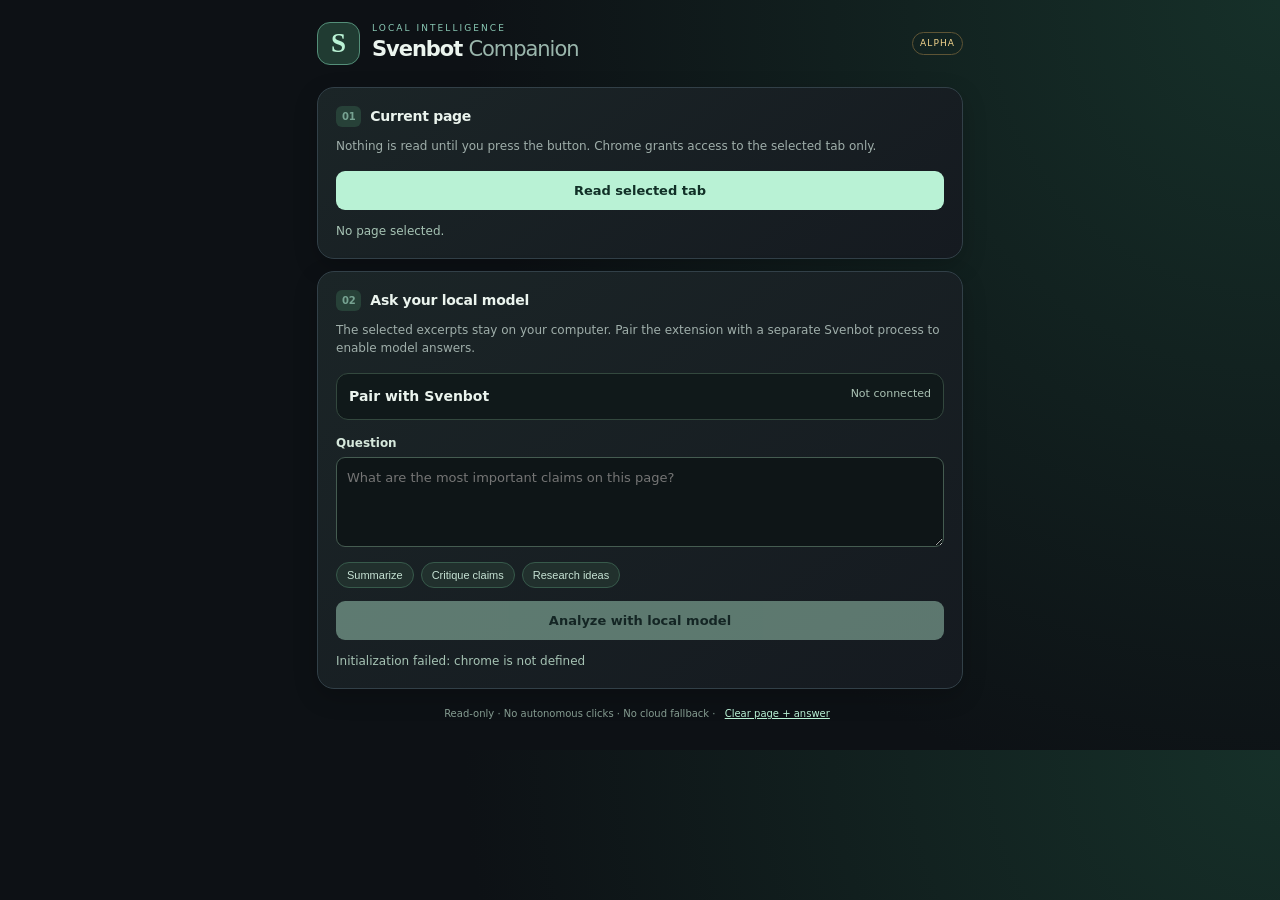
==== extension/companion/panel.html @ 8d21fbf3 "feat: Chrome Companion alpha with active-tab analysis and secure localhost pairing" ====
<!doctype html>
<html lang="en">
<head>
  <meta charset="utf-8">
  <meta name="viewport" content="width=device-width, initial-scale=1">
  <title>Svenbot Companion</title>
  <link rel="stylesheet" href="panel.css">
  <script src="reader.js" defer></script>
  <script src="panel.js" defer></script>
</head>
<body>
  <main>
    <header class="topline">
      <div class="mark" aria-hidden="true">S</div>
      <div>
        <div class="eyebrow">LOCAL INTELLIGENCE</div>
        <h1>Svenbot <span>Companion</span></h1>
      </div>
      <span class="alpha">ALPHA</span>
    </header>
    <section class="card intro" aria-label="Page reader">
      <div class="section-title"><span>01</span> Current page</div>
      <p>Nothing is read until you press the button. Chrome grants access to the selected tab only.</p>
      <button id="capture" class="primary">Read selected tab</button>
      <div id="page-status" class="status" role="status" aria-live="polite">No page selected.</div>
      <div id="page-preview" class="preview" hidden></div>
    </section>
    <section class="card analysis" aria-label="Local model analysis">
      <div class="section-title"><span>02</span> Ask your local model</div>
      <p>The selected excerpts stay on your computer. Pair the extension with a separate Svenbot process to enable model answers.</p>
      <details id="pairing">
        <summary>Pair with Svenbot <span id="pair-label">Not connected</span></summary>
        <label for="extid">This extension's ID</label>
        <div class="copyline"><code id="extid"></code><button id="copy-id" class="subtle" type="button">Copy</button></div>
        <p class="tiny">In a terminal, run:</p>
        <code class="command">svenbot bridge --extension-id YOUR_EXTENSION_ID --backend ollama --model YOUR_INSTALLED_MODEL</code>
        <label for="token">Paste the session token printed in that terminal</label>
        <input id="token" type="password" autocomplete="off" spellcheck="false" placeholder="Session-only token" aria-describedby="token-help">
        <div id="token-help" class="tiny">Token is kept in extension session storage only, never on a website.</div>
        <button id="connect" class="secondary" type="button">Connect to local Svenbot</button>
      </details>
      <form id="ask-form">
        <label for="question">Question</label>
        <textarea id="question" rows="3" maxlength="1000" placeholder="What are the most important claims on this page?"></textarea>
        <div class="examples">
          <button class="chip" type="button" data-question="Summarize the important findings, citing the supplied excerpts.">Summarize</button>
          <button class="chip" type="button" data-question="Identify unsupported claims and important caveats in the supplied excerpts.">Critique claims</button>
          <button class="chip" type="button" data-question="Extract the key ideas and suggest follow-up research questions.">Research ideas</button>
        </div>
        <button id="ask" type="submit" class="primary" disabled>Analyze with local model</button>
      </form>
      <div id="analysis-status" class="status" aria-live="polite"></div>
      <article id="answer-card" class="answer" hidden>
        <div class="answer-head"><strong>Analysis</strong><span id="backend" class="backend"></span></div>
        <pre id="answer"></pre>
        <button id="copy-answer" type="button" class="subtle">Copy answer</button>
      </article>
      <div id="sources" class="sources" hidden>
        <div class="section-title">Source excerpts <span class="note">Exact page text, not verified support</span></div>
        <div id="source-items"></div>
      </div>
    </section>
    <footer>Read-only · No autonomous clicks · No cloud fallback · <button id="clear" class="link" type="button">Clear page + answer</button></footer>
  </main>
</body>
</html>
---- extension/companion/panel.css ----
:root{color-scheme:dark;--bg:#0d1115;--card:#181e23;--border:#324048;--text:#ebf4ee;--muted:#9faeaa;--mint:#b9f2d5;--mint-dark:#102821;--amber:#f2d48d;font:14px/1.5 system-ui,-apple-system,Segoe UI,sans-serif}
*{box-sizing:border-box}body{margin:0;background:radial-gradient(circle at top right,#163029 0,#0d1115 55%);color:var(--text)}main{max-width:680px;margin:auto;padding:22px 17px 24px}
.topline{display:flex;align-items:center;gap:12px;margin:0 0 22px}.mark{width:43px;height:43px;display:grid;place-items:center;border:1px solid #548f79;border-radius:13px;color:var(--mint);font:bold 27px Georgia,serif;background:#203b32}.eyebrow{font-size:9px;letter-spacing:.23em;color:#8bcbb6}.topline h1{font-size:21px;letter-spacing:-.05em;margin:-2px 0 0}.topline h1 span{font-weight:400;color:#9ab6ac}.alpha{margin-left:auto;color:var(--amber);border:1px solid #5e5435;border-radius:999px;font-size:9px;letter-spacing:.12em;padding:4px 7px}
.card{border:1px solid var(--border);border-radius:17px;background:linear-gradient(145deg,#1b2527,#151a20);padding:18px;margin-bottom:12px;box-shadow:0 8px 24px #0003}.section-title{font-weight:700;font-size:14px;letter-spacing:-.02em;display:flex;align-items:center;gap:9px}.section-title>span:first-child{font-size:10px;color:#77a392;background:#274138;border-radius:6px;padding:3px 6px}.card p{color:var(--muted);font-size:12px;margin:10px 0 16px}.primary,.secondary{border:0;border-radius:9px;padding:12px 14px;font:600 13px system-ui;cursor:pointer;width:100%}.primary{color:#113027;background:var(--mint)}.secondary{background:#263830;color:var(--mint);border:1px solid #537d69}.primary:disabled{cursor:not-allowed;opacity:.43}.primary:focus-visible,.secondary:focus-visible,.chip:focus-visible,input:focus-visible,textarea:focus-visible,summary:focus-visible{outline:2px solid var(--amber);outline-offset:2px}.status{color:#a6c3b4;font-size:12px;margin:12px 0 0;overflow-wrap:anywhere}.preview{margin-top:12px;padding:12px;background:#0f1718;border:1px solid #2f4b42;border-radius:10px;font-size:12px;white-space:pre-wrap;overflow-wrap:anywhere;max-height:190px;overflow:auto}
details{border:1px solid #33483e;border-radius:12px;padding:12px;margin:14px 0;background:#10191a}summary{cursor:pointer;font-weight:600;display:flex;justify-content:space-between;gap:4px}#pair-label{font-size:11px;color:#aac2b4;font-weight:400}label{display:block;color:#d6e8dc;margin:13px 0 5px;font-size:12px;font-weight:600}.copyline{display:flex;align-items:center;gap:5px;min-width:0}.copyline code{font-size:11px;color:#c6dbc7;overflow-wrap:anywhere;flex:1}.subtle{background:none;color:var(--mint);border:1px solid #4b655b;border-radius:8px;padding:6px 9px;cursor:pointer}.command{display:block;overflow-wrap:anywhere;font:11px/1.5 ui-monospace,SFMono-Regular,monospace;background:#070d0d;padding:10px;border-radius:8px;color:#d2e8d2}.tiny{font-size:10px!important;margin:7px 0!important}input,textarea{width:100%;background:#0e1517;border:1px solid #455c51;border-radius:9px;padding:10px;color:var(--text);font:13px/1.5 system-ui;resize:vertical}textarea{min-height:90px}.examples{display:flex;gap:7px;flex-wrap:wrap;margin:9px 0 13px}.chip{background:#21302d;border:1px solid #375a4b;color:#c6e2d4;border-radius:99px;padding:6px 10px;font-size:11px;cursor:pointer}.answer{margin:12px 0;padding:14px;border:1px solid #52765e;border-radius:12px;background:#10231d}.answer-head{display:flex;justify-content:space-between;gap:12px}.backend{color:#a3e0bd;font-size:11px}.answer pre{white-space:pre-wrap;overflow-wrap:anywhere;font:13px/1.6 system-ui;color:#e2eee7}.sources{border-top:1px solid #355041;margin-top:14px;padding-top:13px}.sources .note{font-size:10px;color:var(--muted);font-weight:400}.source-item{margin-top:8px;background:#0f1919;border:1px solid #294238;border-radius:9px;padding:11px}.source-label{font-size:10px;color:#b0e5c4}.source-item p{margin:5px 0 0;color:#d2e1d5;white-space:pre-wrap;overflow-wrap:anywhere}footer{font-size:10px;text-align:center;color:#859c91;padding:4px 0}.link{border:0;background:transparent;color:var(--mint);text-decoration:underline;cursor:pointer;font:inherit}@media(max-width:380px){main{padding:16px 12px}.card{padding:13px}.topline h1{font-size:19px}}
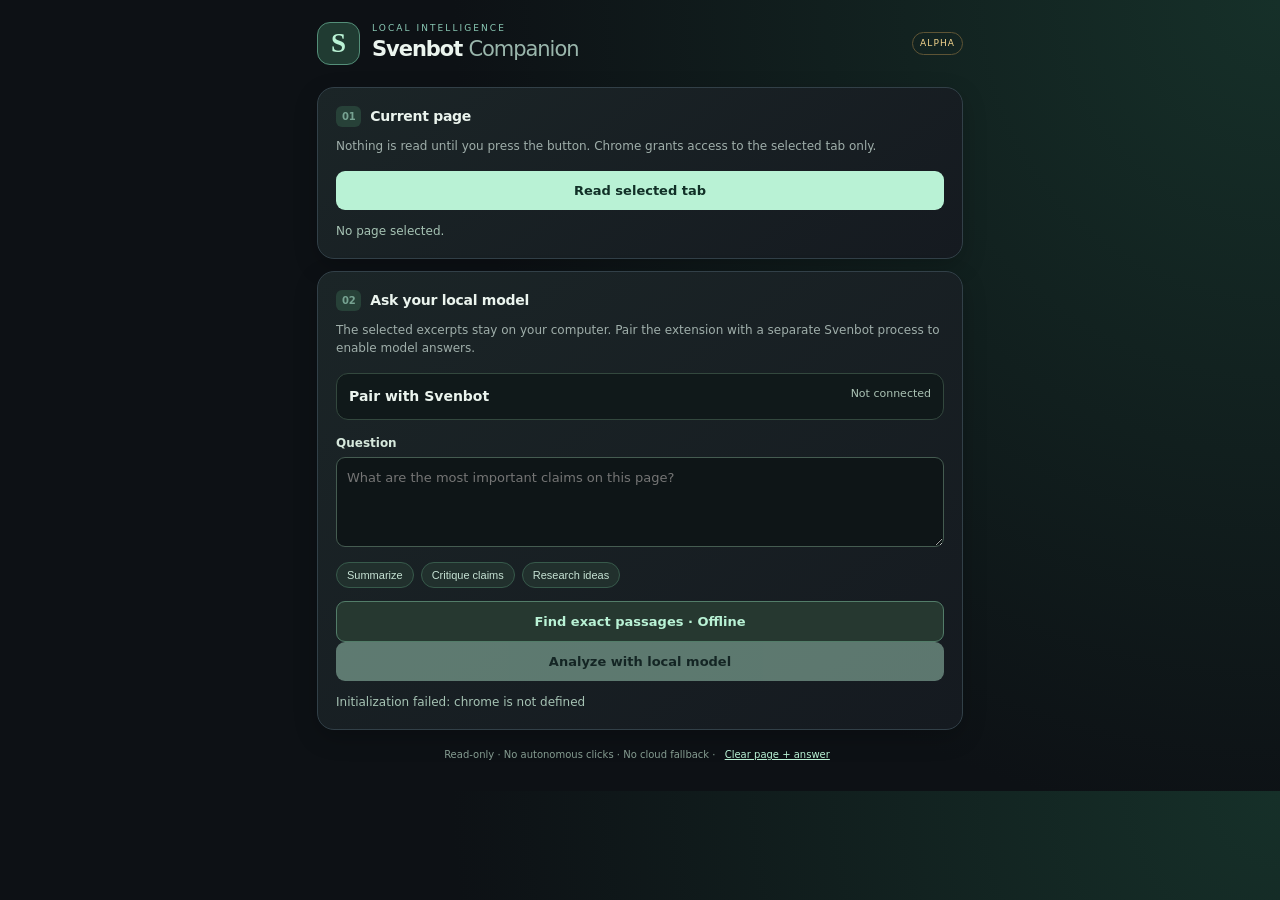
==== commit 9372cff4: "fix: v0.7.2 verified browser bridge protocol and offline evidence UX" ====
--- a/extension/companion/panel.html
+++ b/extension/companion/panel.html
@@ -6,6 +6,7 @@
   <title>Svenbot Companion</title>
   <link rel="stylesheet" href="panel.css">
   <script src="reader.js" defer></script>
+  <script src="page-tools.js" defer></script>
   <script src="panel.js" defer></script>
 </head>
 <body>
@@ -38,6 +39,7 @@
         <input id="token" type="password" autocomplete="off" spellcheck="false" placeholder="Session-only token" aria-describedby="token-help">
         <div id="token-help" class="tiny">Token is kept in extension session storage only, never on a website.</div>
         <button id="connect" class="secondary" type="button">Connect to local Svenbot</button>
+        <button id="disconnect" class="subtle" type="button">Disconnect &amp; forget pairing</button>
       </details>
       <form id="ask-form">
         <label for="question">Question</label>
@@ -47,6 +49,7 @@
           <button class="chip" type="button" data-question="Identify unsupported claims and important caveats in the supplied excerpts.">Critique claims</button>
           <button class="chip" type="button" data-question="Extract the key ideas and suggest follow-up research questions.">Research ideas</button>
         </div>
+        <button id="find" type="button" class="secondary" disabled>Find exact passages · Offline</button>
         <button id="ask" type="submit" class="primary" disabled>Analyze with local model</button>
       </form>
       <div id="analysis-status" class="status" aria-live="polite"></div>
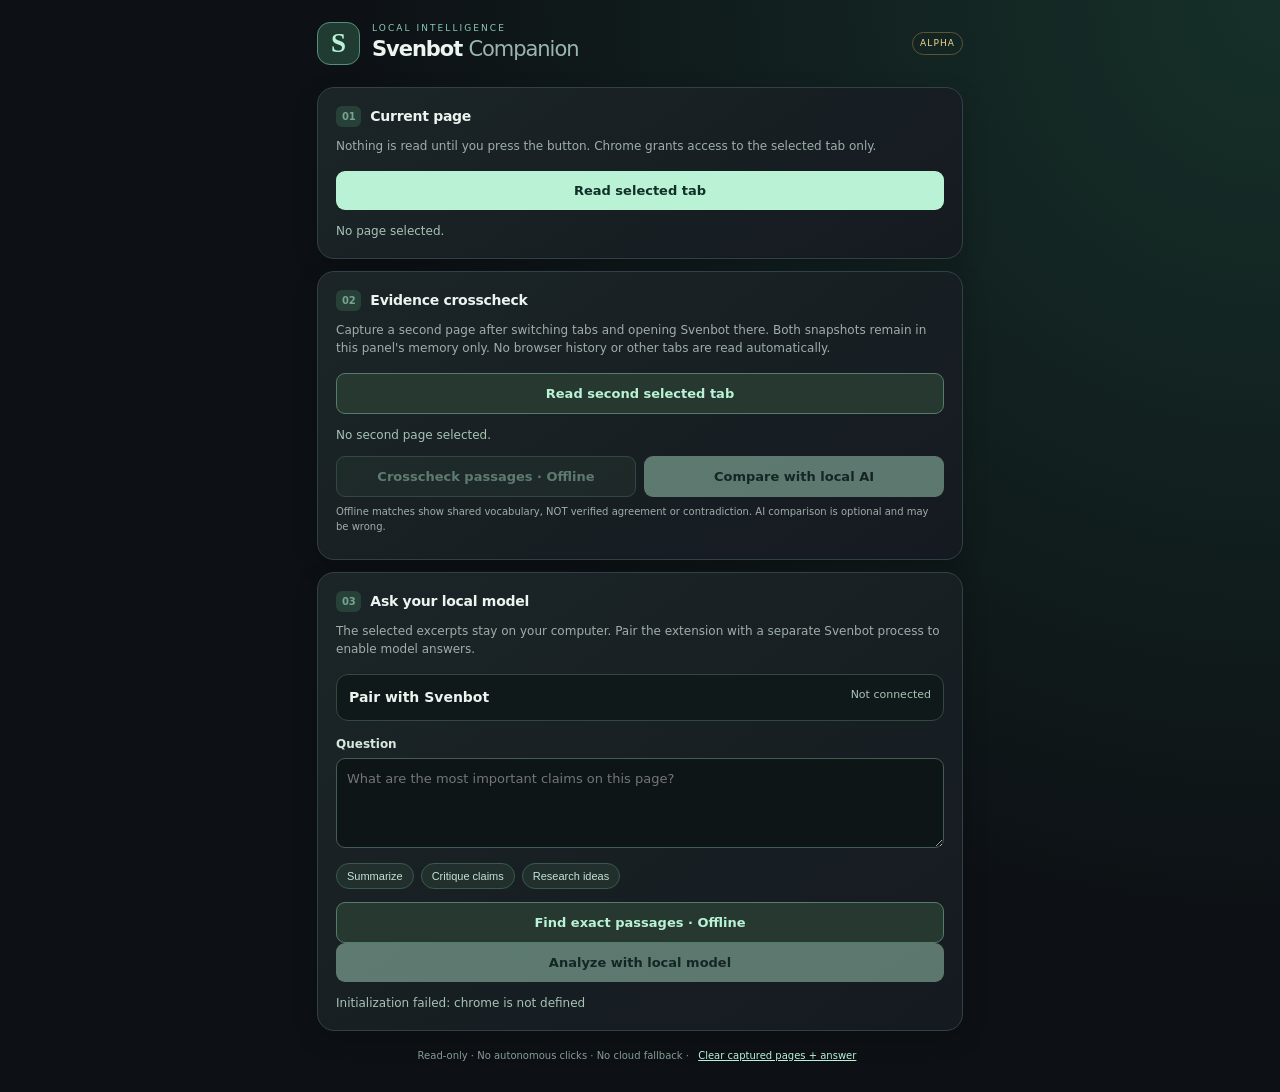
==== commit 9cedd1fb: "feat: Chrome Companion v0.7.3 two-page offline evidence and paired local comparison" ====
--- a/extension/companion/panel.html
+++ b/extension/companion/panel.html
@@ -26,8 +26,20 @@
       <div id="page-status" class="status" role="status" aria-live="polite">No page selected.</div>
       <div id="page-preview" class="preview" hidden></div>
     </section>
+    <section class="card comparison" aria-label="Compare two user-approved pages">
+      <div class="section-title"><span>02</span> Evidence crosscheck</div>
+      <p>Capture a second page after switching tabs and opening Svenbot there. Both snapshots remain in this panel's memory only. No browser history or other tabs are read automatically.</p>
+      <button id="capture-compare" type="button" class="secondary">Read second selected tab</button>
+      <div id="compare-status" class="status" role="status" aria-live="polite">No second page selected.</div>
+      <div id="compare-preview" class="preview" hidden></div>
+      <div class="compare-actions">
+        <button id="compare-offline" type="button" class="secondary" disabled>Crosscheck passages · Offline</button>
+        <button id="compare-online" type="button" class="primary" disabled>Compare with local AI</button>
+      </div>
+      <p class="tiny">Offline matches show shared vocabulary, NOT verified agreement or contradiction. AI comparison is optional and may be wrong.</p>
+    </section>
     <section class="card analysis" aria-label="Local model analysis">
-      <div class="section-title"><span>02</span> Ask your local model</div>
+      <div class="section-title"><span>03</span> Ask your local model</div>
       <p>The selected excerpts stay on your computer. Pair the extension with a separate Svenbot process to enable model answers.</p>
       <details id="pairing">
         <summary>Pair with Svenbot <span id="pair-label">Not connected</span></summary>
@@ -63,7 +75,7 @@
         <div id="source-items"></div>
       </div>
     </section>
-    <footer>Read-only · No autonomous clicks · No cloud fallback · <button id="clear" class="link" type="button">Clear page + answer</button></footer>
+    <footer>Read-only · No autonomous clicks · No cloud fallback · <button id="clear" class="link" type="button">Clear captured pages + answer</button></footer>
   </main>
 </body>
 </html>
--- a/extension/companion/panel.css
+++ b/extension/companion/panel.css
@@ -3,3 +3,6 @@
 .topline{display:flex;align-items:center;gap:12px;margin:0 0 22px}.mark{width:43px;height:43px;display:grid;place-items:center;border:1px solid #548f79;border-radius:13px;color:var(--mint);font:bold 27px Georgia,serif;background:#203b32}.eyebrow{font-size:9px;letter-spacing:.23em;color:#8bcbb6}.topline h1{font-size:21px;letter-spacing:-.05em;margin:-2px 0 0}.topline h1 span{font-weight:400;color:#9ab6ac}.alpha{margin-left:auto;color:var(--amber);border:1px solid #5e5435;border-radius:999px;font-size:9px;letter-spacing:.12em;padding:4px 7px}
 .card{border:1px solid var(--border);border-radius:17px;background:linear-gradient(145deg,#1b2527,#151a20);padding:18px;margin-bottom:12px;box-shadow:0 8px 24px #0003}.section-title{font-weight:700;font-size:14px;letter-spacing:-.02em;display:flex;align-items:center;gap:9px}.section-title>span:first-child{font-size:10px;color:#77a392;background:#274138;border-radius:6px;padding:3px 6px}.card p{color:var(--muted);font-size:12px;margin:10px 0 16px}.primary,.secondary{border:0;border-radius:9px;padding:12px 14px;font:600 13px system-ui;cursor:pointer;width:100%}.primary{color:#113027;background:var(--mint)}.secondary{background:#263830;color:var(--mint);border:1px solid #537d69}.primary:disabled{cursor:not-allowed;opacity:.43}.primary:focus-visible,.secondary:focus-visible,.chip:focus-visible,input:focus-visible,textarea:focus-visible,summary:focus-visible{outline:2px solid var(--amber);outline-offset:2px}.status{color:#a6c3b4;font-size:12px;margin:12px 0 0;overflow-wrap:anywhere}.preview{margin-top:12px;padding:12px;background:#0f1718;border:1px solid #2f4b42;border-radius:10px;font-size:12px;white-space:pre-wrap;overflow-wrap:anywhere;max-height:190px;overflow:auto}
 details{border:1px solid #33483e;border-radius:12px;padding:12px;margin:14px 0;background:#10191a}summary{cursor:pointer;font-weight:600;display:flex;justify-content:space-between;gap:4px}#pair-label{font-size:11px;color:#aac2b4;font-weight:400}label{display:block;color:#d6e8dc;margin:13px 0 5px;font-size:12px;font-weight:600}.copyline{display:flex;align-items:center;gap:5px;min-width:0}.copyline code{font-size:11px;color:#c6dbc7;overflow-wrap:anywhere;flex:1}.subtle{background:none;color:var(--mint);border:1px solid #4b655b;border-radius:8px;padding:6px 9px;cursor:pointer}.command{display:block;overflow-wrap:anywhere;font:11px/1.5 ui-monospace,SFMono-Regular,monospace;background:#070d0d;padding:10px;border-radius:8px;color:#d2e8d2}.tiny{font-size:10px!important;margin:7px 0!important}input,textarea{width:100%;background:#0e1517;border:1px solid #455c51;border-radius:9px;padding:10px;color:var(--text);font:13px/1.5 system-ui;resize:vertical}textarea{min-height:90px}.examples{display:flex;gap:7px;flex-wrap:wrap;margin:9px 0 13px}.chip{background:#21302d;border:1px solid #375a4b;color:#c6e2d4;border-radius:99px;padding:6px 10px;font-size:11px;cursor:pointer}.answer{margin:12px 0;padding:14px;border:1px solid #52765e;border-radius:12px;background:#10231d}.answer-head{display:flex;justify-content:space-between;gap:12px}.backend{color:#a3e0bd;font-size:11px}.answer pre{white-space:pre-wrap;overflow-wrap:anywhere;font:13px/1.6 system-ui;color:#e2eee7}.sources{border-top:1px solid #355041;margin-top:14px;padding-top:13px}.sources .note{font-size:10px;color:var(--muted);font-weight:400}.source-item{margin-top:8px;background:#0f1919;border:1px solid #294238;border-radius:9px;padding:11px}.source-label{font-size:10px;color:#b0e5c4}.source-item p{margin:5px 0 0;color:#d2e1d5;white-space:pre-wrap;overflow-wrap:anywhere}footer{font-size:10px;text-align:center;color:#859c91;padding:4px 0}.link{border:0;background:transparent;color:var(--mint);text-decoration:underline;cursor:pointer;font:inherit}@media(max-width:380px){main{padding:16px 12px}.card{padding:13px}.topline h1{font-size:19px}}
+
+.compare-actions{display:grid;gap:8px;margin-top:12px}.compare-actions .secondary:disabled{opacity:.43;cursor:not-allowed}
+@media(min-width:550px){.compare-actions{grid-template-columns:1fr 1fr}}
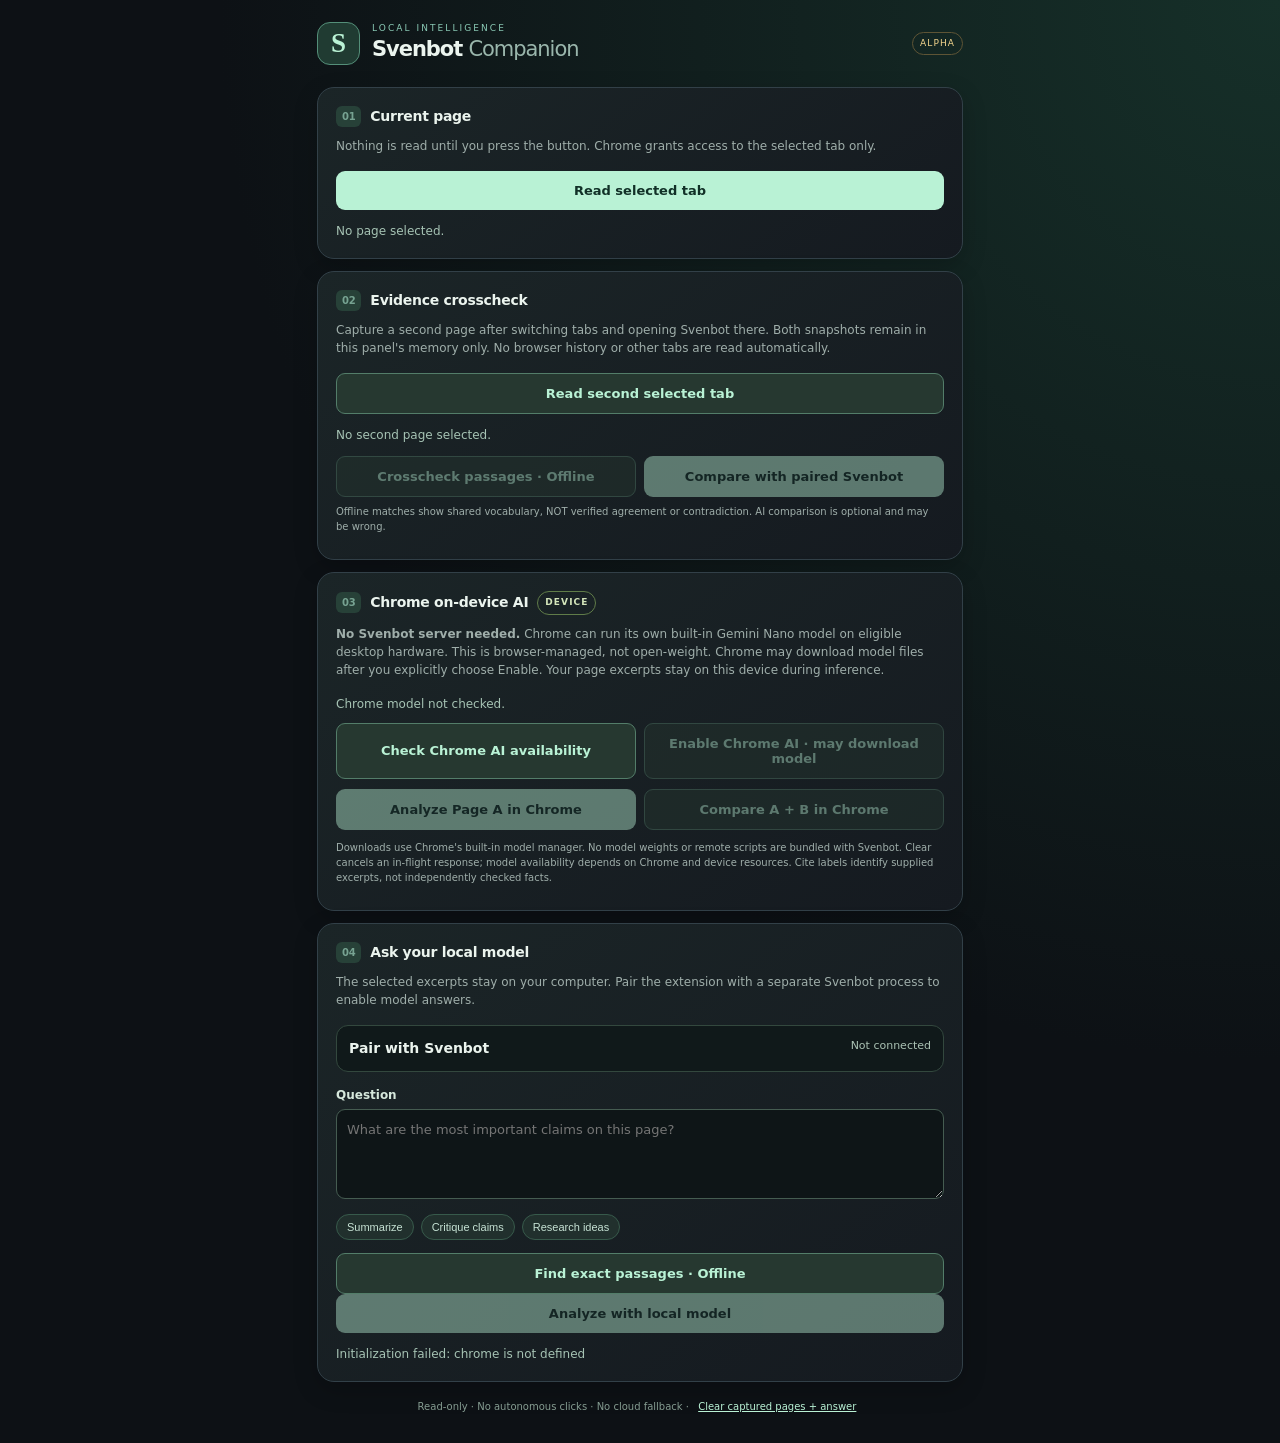
==== commit 59de6950: "feat: Chrome on-device Prompt API analysis alongside paired open-weight models" ====
--- a/extension/companion/panel.html
+++ b/extension/companion/panel.html
@@ -7,6 +7,7 @@
   <link rel="stylesheet" href="panel.css">
   <script src="reader.js" defer></script>
   <script src="page-tools.js" defer></script>
+  <script src="browser-ai.js" defer></script>
   <script src="panel.js" defer></script>
 </head>
 <body>
@@ -34,12 +35,26 @@
       <div id="compare-preview" class="preview" hidden></div>
       <div class="compare-actions">
         <button id="compare-offline" type="button" class="secondary" disabled>Crosscheck passages · Offline</button>
-        <button id="compare-online" type="button" class="primary" disabled>Compare with local AI</button>
+        <button id="compare-online" type="button" class="primary" disabled>Compare with paired Svenbot</button>
       </div>
       <p class="tiny">Offline matches show shared vocabulary, NOT verified agreement or contradiction. AI comparison is optional and may be wrong.</p>
     </section>
+    <section class="card chrome-brain" aria-label="Chrome on-device artificial intelligence">
+      <div class="section-title"><span>03</span> Chrome on-device AI <span class="alpha">DEVICE</span></div>
+      <p><strong>No Svenbot server needed.</strong> Chrome can run its own built-in Gemini Nano model on eligible desktop hardware. This is browser-managed, not open-weight. Chrome may download model files after you explicitly choose Enable. Your page excerpts stay on this device during inference.</p>
+      <div id="browser-ai-status" class="status" role="status" aria-live="polite">Chrome model not checked.</div>
+      <div class="browser-actions">
+        <button id="browser-ai-check" class="secondary" type="button">Check Chrome AI availability</button>
+        <button id="browser-ai-enable" class="secondary" type="button" disabled>Enable Chrome AI · may download model</button>
+      </div>
+      <div class="browser-actions">
+        <button id="browser-ai-ask" class="primary" type="button" disabled>Analyze Page A in Chrome</button>
+        <button id="browser-ai-compare" class="secondary" type="button" disabled>Compare A + B in Chrome</button>
+      </div>
+      <p class="tiny">Downloads use Chrome's built-in model manager. No model weights or remote scripts are bundled with Svenbot. Clear cancels an in-flight response; model availability depends on Chrome and device resources. Cite labels identify supplied excerpts, not independently checked facts.</p>
+    </section>
     <section class="card analysis" aria-label="Local model analysis">
-      <div class="section-title"><span>03</span> Ask your local model</div>
+      <div class="section-title"><span>04</span> Ask your local model</div>
       <p>The selected excerpts stay on your computer. Pair the extension with a separate Svenbot process to enable model answers.</p>
       <details id="pairing">
         <summary>Pair with Svenbot <span id="pair-label">Not connected</span></summary>
--- a/extension/companion/panel.css
+++ b/extension/companion/panel.css
@@ -6,3 +6,7 @@
 
 .compare-actions{display:grid;gap:8px;margin-top:12px}.compare-actions .secondary:disabled{opacity:.43;cursor:not-allowed}
 @media(min-width:550px){.compare-actions{grid-template-columns:1fr 1fr}}
+
+.browser-actions{display:grid;gap:8px;margin:10px 0}.browser-actions button:disabled{opacity:.43;cursor:not-allowed}
+.chrome-brain .alpha{display:inline-flex;margin:0;color:#d4e6bb;border-color:#607c49}
+@media(min-width:550px){.browser-actions{grid-template-columns:1fr 1fr}}
